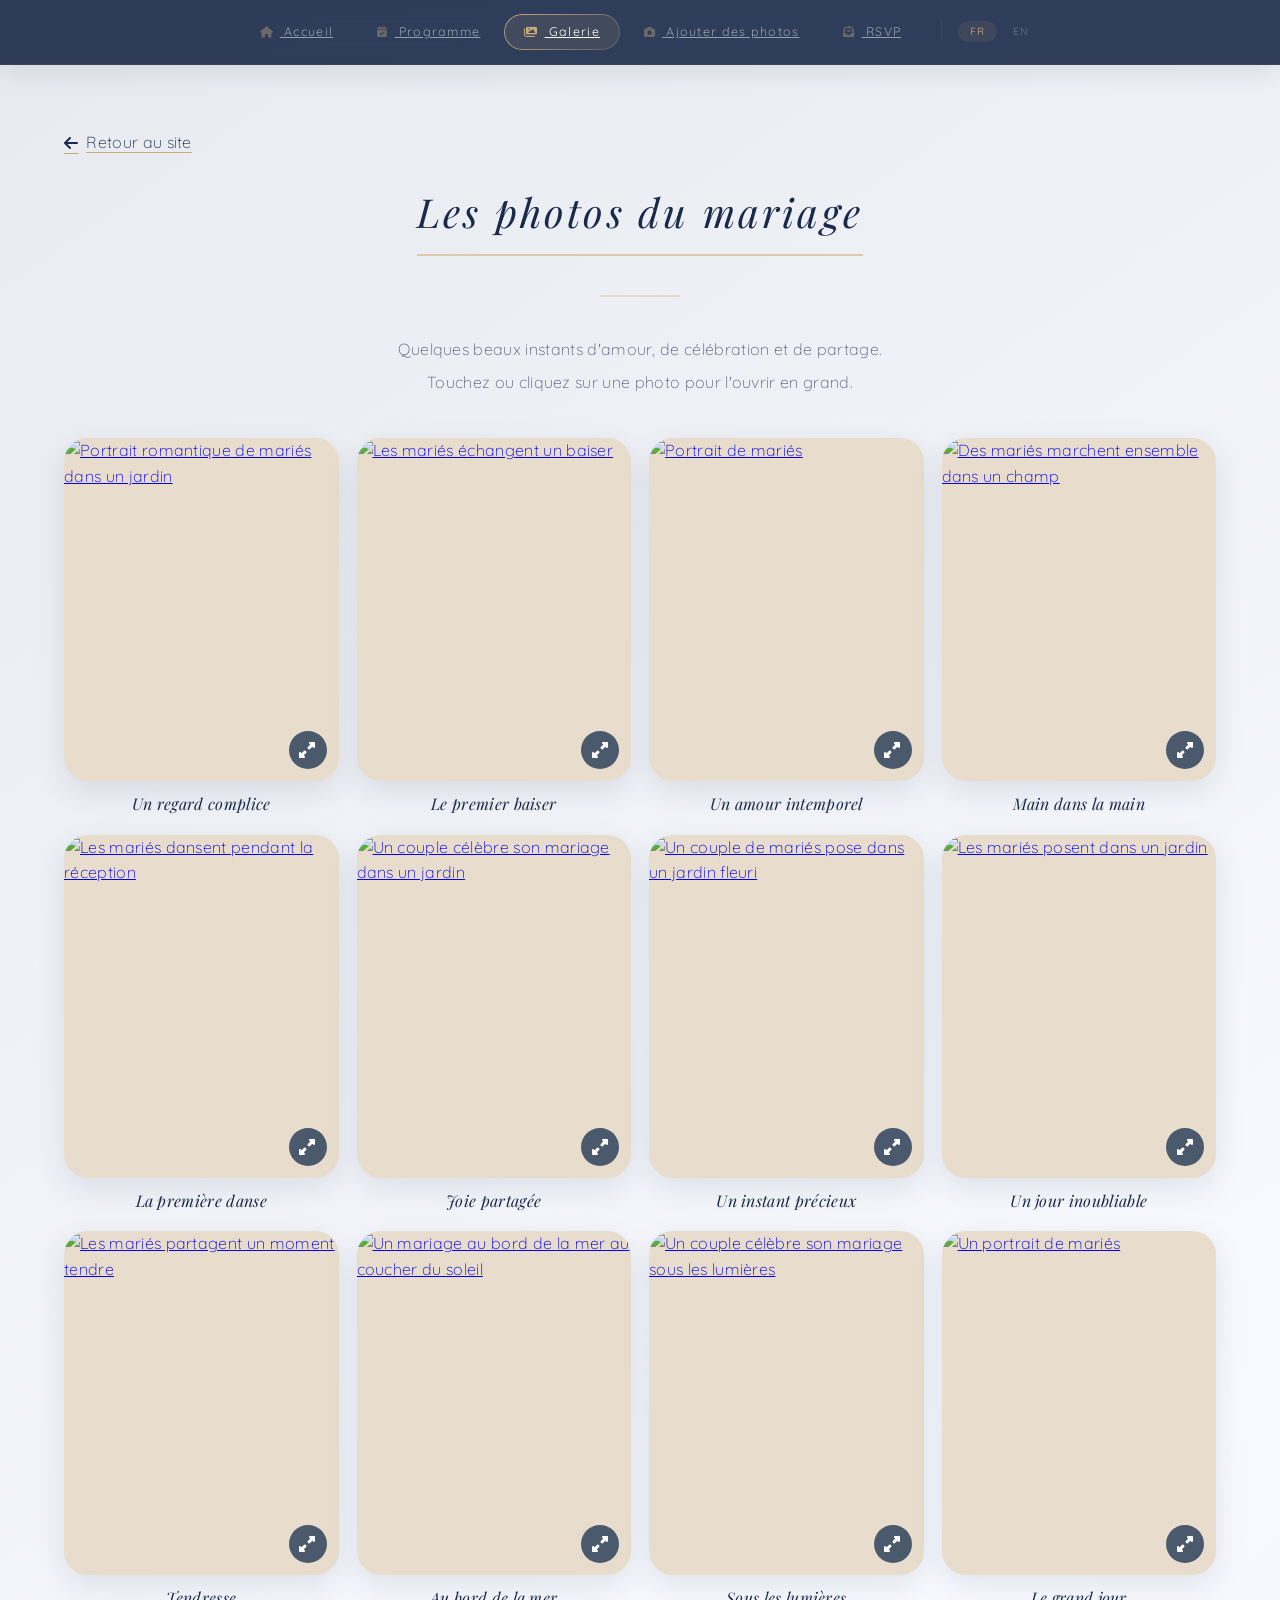
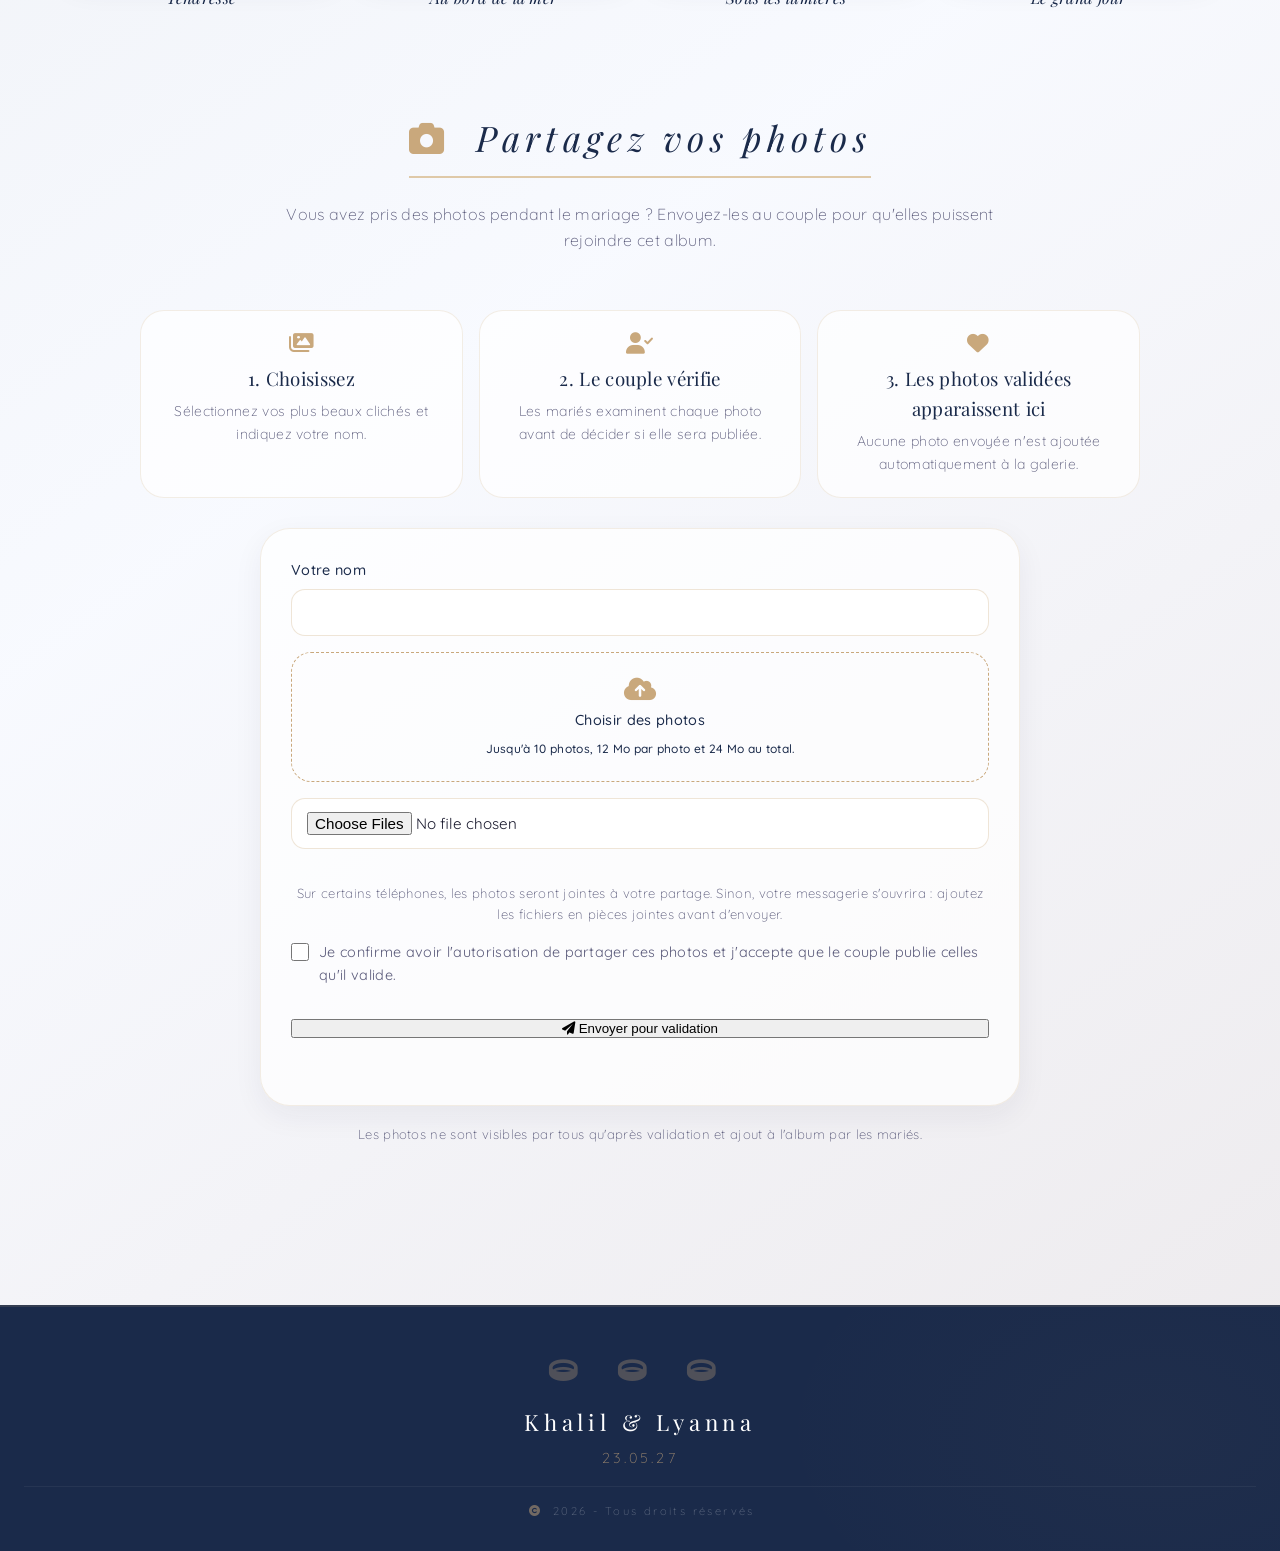
==== galerie.html @ 7d619788 "Improve responsive layout and add wedding gallery page" ====
<!DOCTYPE html>
<html lang="fr">
<head>
    <meta charset="UTF-8">
    <meta name="viewport" content="width=device-width, initial-scale=1.0">
    <meta name="theme-color" content="#1a2a4a">
    <title>Galerie de mariage | Khalil &amp; Lyanna</title>
    <link rel="preconnect" href="https://fonts.googleapis.com">
    <link rel="preconnect" href="https://fonts.gstatic.com" crossorigin>
    <link href="https://fonts.googleapis.com/css2?family=Playfair+Display:ital,wght@0,400;0,600;1,400&family=Quicksand:wght@300;400;500&display=swap" rel="stylesheet">
    <link rel="stylesheet" href="https://cdnjs.cloudflare.com/ajax/libs/font-awesome/6.0.0-beta3/css/all.min.css">
    <link rel="stylesheet" href="wedding.css">
</head>
<body class="gallery-page">
    <nav class="navbar" aria-label="Navigation principale">
        <button class="menu-toggle" id="menuToggle" type="button" aria-expanded="false" aria-controls="navLinks" aria-label="Ouvrir le menu"><i class="fas fa-bars" aria-hidden="true"></i></button>
        <div class="nav-links" id="navLinks">
            <a href="index.html#hero" class="nav-btn"><i class="fas fa-home"></i> <span data-i18n="nav-home">Accueil</span></a>
            <a href="index.html#agenda" class="nav-btn"><i class="fas fa-calendar-check"></i> <span data-i18n="nav-schedule">Programme</span></a>
            <a href="#photos" class="nav-btn active"><i class="fas fa-images"></i> <span data-i18n="nav-gallery">Galerie</span></a>
            <a href="#add-photos" class="nav-btn"><i class="fas fa-camera"></i> <span data-i18n="nav-contribute">Ajouter des photos</span></a>
            <a href="index.html#rsvp" class="nav-btn"><i class="fas fa-envelope-open-text"></i> RSVP</a>
        </div>
        <div class="lang-switch">
            <button class="active" data-lang="fr" id="langFr" type="button">FR</button>
            <button data-lang="en" id="langEn" type="button">EN</button>
        </div>
    </nav>

    <main class="gallery-page-main" id="photos">
        <div class="container">
            <a class="gallery-back-link" href="index.html"><i class="fas fa-arrow-left" aria-hidden="true"></i> <span data-i18n="back-home">Retour au site</span></a>
            <div class="section-title">
                <h1 data-i18n="page-title">Les photos du mariage</h1>
                <div class="gold-divider"></div>
            </div>
            <div class="gallery-page-intro">
                <p data-i18n="page-intro">Quelques beaux instants d'amour, de c&eacute;l&eacute;bration et de partage.</p>
                <p data-i18n="page-open-help">Touchez ou cliquez sur une photo pour l'ouvrir en grand.</p>
            </div>

            <div class="all-photos-grid">
                <figure class="all-photo-card"><a class="all-photo-link" href="https://images.unsplash.com/photo-1664645573886-7eb81dbcf7e5?auto=format&amp;fit=crop&amp;w=2000&amp;q=85"><img src="https://images.unsplash.com/photo-1664645573886-7eb81dbcf7e5?auto=format&amp;fit=crop&amp;w=900&amp;q=80" alt="Portrait romantique de mari&eacute;s dans un jardin" loading="lazy" decoding="async"><span class="all-photo-hint"><i class="fas fa-expand-alt" aria-hidden="true"></i></span></a><figcaption data-i18n="caption-1">Un regard complice</figcaption></figure>
                <figure class="all-photo-card"><a class="all-photo-link" href="https://images.unsplash.com/photo-1719499683843-721331f2495f?auto=format&amp;fit=crop&amp;w=2000&amp;q=85"><img src="https://images.unsplash.com/photo-1719499683843-721331f2495f?auto=format&amp;fit=crop&amp;w=900&amp;q=80" alt="Les mari&eacute;s &eacute;changent un baiser" loading="lazy" decoding="async"><span class="all-photo-hint"><i class="fas fa-expand-alt" aria-hidden="true"></i></span></a><figcaption data-i18n="caption-2">Le premier baiser</figcaption></figure>
                <figure class="all-photo-card"><a class="all-photo-link" href="https://images.unsplash.com/photo-1739526169460-198129c6105b?auto=format&amp;fit=crop&amp;w=2000&amp;q=85"><img src="https://images.unsplash.com/photo-1739526169460-198129c6105b?auto=format&amp;fit=crop&amp;w=900&amp;q=80" alt="Portrait de mari&eacute;s" loading="lazy" decoding="async"><span class="all-photo-hint"><i class="fas fa-expand-alt" aria-hidden="true"></i></span></a><figcaption data-i18n="caption-3">Un amour intemporel</figcaption></figure>
                <figure class="all-photo-card"><a class="all-photo-link" href="https://images.unsplash.com/photo-1606216794074-735e91aa2c92?auto=format&amp;fit=crop&amp;w=2000&amp;q=85"><img src="https://images.unsplash.com/photo-1606216794074-735e91aa2c92?auto=format&amp;fit=crop&amp;w=900&amp;q=80" alt="Des mari&eacute;s marchent ensemble dans un champ" loading="lazy" decoding="async"><span class="all-photo-hint"><i class="fas fa-expand-alt" aria-hidden="true"></i></span></a><figcaption data-i18n="caption-4">Main dans la main</figcaption></figure>
                <figure class="all-photo-card"><a class="all-photo-link" href="https://images.unsplash.com/photo-1660528682209-cf7d403c2613?auto=format&amp;fit=crop&amp;w=2000&amp;q=85"><img src="https://images.unsplash.com/photo-1660528682209-cf7d403c2613?auto=format&amp;fit=crop&amp;w=900&amp;q=80" alt="Les mari&eacute;s dansent pendant la r&eacute;ception" loading="lazy" decoding="async"><span class="all-photo-hint"><i class="fas fa-expand-alt" aria-hidden="true"></i></span></a><figcaption data-i18n="caption-5">La premi&egrave;re danse</figcaption></figure>
                <figure class="all-photo-card"><a class="all-photo-link" href="https://images.unsplash.com/photo-1664645833817-7581189209a2?auto=format&amp;fit=crop&amp;w=2000&amp;q=85"><img src="https://images.unsplash.com/photo-1664645833817-7581189209a2?auto=format&amp;fit=crop&amp;w=900&amp;q=80" alt="Un couple c&eacute;l&egrave;bre son mariage dans un jardin" loading="lazy" decoding="async"><span class="all-photo-hint"><i class="fas fa-expand-alt" aria-hidden="true"></i></span></a><figcaption data-i18n="caption-6">Joie partag&eacute;e</figcaption></figure>
                <figure class="all-photo-card"><a class="all-photo-link" href="https://images.unsplash.com/photo-1551963474-cc9e699de3b4?auto=format&amp;fit=crop&amp;w=2000&amp;q=85"><img src="https://images.unsplash.com/photo-1551963474-cc9e699de3b4?auto=format&amp;fit=crop&amp;w=900&amp;q=80" alt="Un couple de mari&eacute;s pose dans un jardin fleuri" loading="lazy" decoding="async"><span class="all-photo-hint"><i class="fas fa-expand-alt" aria-hidden="true"></i></span></a><figcaption data-i18n="caption-7">Un instant pr&eacute;cieux</figcaption></figure>
                <figure class="all-photo-card"><a class="all-photo-link" href="https://images.unsplash.com/photo-1780291455505-5e42a4c6295d?auto=format&amp;fit=crop&amp;w=2000&amp;q=85"><img src="https://images.unsplash.com/photo-1780291455505-5e42a4c6295d?auto=format&amp;fit=crop&amp;w=900&amp;q=80" alt="Les mari&eacute;s posent dans un jardin" loading="lazy" decoding="async"><span class="all-photo-hint"><i class="fas fa-expand-alt" aria-hidden="true"></i></span></a><figcaption data-i18n="caption-8">Un jour inoubliable</figcaption></figure>
                <figure class="all-photo-card"><a class="all-photo-link" href="https://images.unsplash.com/photo-1708127852170-ef3dab2b2d10?auto=format&amp;fit=crop&amp;w=2000&amp;q=85"><img src="https://images.unsplash.com/photo-1708127852170-ef3dab2b2d10?auto=format&amp;fit=crop&amp;w=900&amp;q=80" alt="Les mari&eacute;s partagent un moment tendre" loading="lazy" decoding="async"><span class="all-photo-hint"><i class="fas fa-expand-alt" aria-hidden="true"></i></span></a><figcaption data-i18n="caption-9">Tendresse</figcaption></figure>
                <figure class="all-photo-card"><a class="all-photo-link" href="https://images.unsplash.com/photo-1768611264108-d495d9bb1f8d?auto=format&amp;fit=crop&amp;w=2000&amp;q=85"><img src="https://images.unsplash.com/photo-1768611264108-d495d9bb1f8d?auto=format&amp;fit=crop&amp;w=900&amp;q=80" alt="Un mariage au bord de la mer au coucher du soleil" loading="lazy" decoding="async"><span class="all-photo-hint"><i class="fas fa-expand-alt" aria-hidden="true"></i></span></a><figcaption data-i18n="caption-10">Au bord de la mer</figcaption></figure>
                <figure class="all-photo-card"><a class="all-photo-link" href="https://images.unsplash.com/photo-1780291260492-adc9022bb738?auto=format&amp;fit=crop&amp;w=2000&amp;q=85"><img src="https://images.unsplash.com/photo-1780291260492-adc9022bb738?auto=format&amp;fit=crop&amp;w=900&amp;q=80" alt="Un couple c&eacute;l&egrave;bre son mariage sous les lumi&egrave;res" loading="lazy" decoding="async"><span class="all-photo-hint"><i class="fas fa-expand-alt" aria-hidden="true"></i></span></a><figcaption data-i18n="caption-11">Sous les lumi&egrave;res</figcaption></figure>
                <figure class="all-photo-card"><a class="all-photo-link" href="https://images.unsplash.com/photo-1707193393509-19e598406229?auto=format&amp;fit=crop&amp;w=2000&amp;q=85"><img src="https://images.unsplash.com/photo-1707193393509-19e598406229?auto=format&amp;fit=crop&amp;w=900&amp;q=80" alt="Un portrait de mari&eacute;s" loading="lazy" decoding="async"><span class="all-photo-hint"><i class="fas fa-expand-alt" aria-hidden="true"></i></span></a><figcaption data-i18n="caption-12">Le grand jour</figcaption></figure>
            </div>

            <section class="photo-contribution" id="add-photos">
                <div class="section-title">
                    <h2 data-i18n="contribute-title"><i class="fas fa-camera" style="color: var(--gold); margin-right: 12px;"></i> Partagez vos photos</h2>
                    <p class="gallery-page-intro" data-i18n="contribute-intro">Vous avez pris des photos pendant le mariage ? Envoyez-les au couple pour qu'elles puissent rejoindre cet album.</p>
                </div>
                <div class="photo-workflow">
                    <article><i class="fas fa-images" aria-hidden="true"></i><h3 data-i18n="step-one-title">1. Choisissez</h3><p data-i18n="step-one-text">S&eacute;lectionnez vos plus beaux clich&eacute;s et indiquez votre nom.</p></article>
                    <article><i class="fas fa-user-check" aria-hidden="true"></i><h3 data-i18n="step-two-title">2. Le couple v&eacute;rifie</h3><p data-i18n="step-two-text">Les mari&eacute;s examinent chaque photo avant de d&eacute;cider si elle sera publi&eacute;e.</p></article>
                    <article><i class="fas fa-heart" aria-hidden="true"></i><h3 data-i18n="step-three-title">3. Les photos valid&eacute;es apparaissent ici</h3><p data-i18n="step-three-text">Aucune photo envoy&eacute;e n'est ajout&eacute;e automatiquement &agrave; la galerie.</p></article>
                </div>
                <div class="photo-upload-box">
                    <form class="photo-upload-form" id="photoUploadForm">
                        <label for="guestName"><span data-i18n="guest-name-label">Votre nom</span><input id="guestName" name="guestName" type="text" autocomplete="name" required></label>
                        <label class="photo-drop-label" for="photoFiles"><i class="fas fa-cloud-upload-alt" aria-hidden="true"></i><span data-i18n="choose-photos">Choisir des photos</span><small data-i18n="file-limit">Jusqu'&agrave; 10 photos, 12 Mo par photo et 24 Mo au total.</small></label>
                        <input id="photoFiles" name="photos" type="file" accept="image/jpeg,image/png,image/webp" multiple required aria-describedby="file-limit-text">
                        <span id="file-limit-text" class="template-note" data-i18n="share-instructions">Sur certains t&eacute;l&eacute;phones, les photos seront jointes &agrave; votre partage. Sinon, votre messagerie s'ouvrira : ajoutez les fichiers en pi&egrave;ces jointes avant d'envoyer.</span>
                        <label class="photo-consent" for="photoConsent"><input id="photoConsent" name="consent" type="checkbox" required><span data-i18n="photo-consent">Je confirme avoir l'autorisation de partager ces photos et j'accepte que le couple publie celles qu'il valide.</span></label>
                        <div class="photo-previews" id="photoPreviews" aria-live="polite"></div>
                        <button class="btn" type="submit" data-i18n="send-photos"><i class="fas fa-paper-plane"></i> Envoyer pour validation</button>
                        <p class="photo-upload-status" id="photoUploadStatus" role="status" aria-live="polite"></p>
                    </form>
                </div>
                <p class="template-note" data-i18n="review-reminder">Les photos ne sont visibles par tous qu'apr&egrave;s validation et ajout &agrave; l'album par les mari&eacute;s.</p>
            </section>
        </div>
    </main>

    <dialog class="photo-dialog" id="photoDialog" aria-label="Agrandissement de la photo">
        <button class="photo-dialog-close" type="button" aria-label="Fermer la photo"><i class="fas fa-times" aria-hidden="true"></i></button>
        <figure><img id="dialogImage" src="" alt=""><figcaption id="dialogCaption"></figcaption></figure>
    </dialog>

    <footer class="footer">
        <div class="footer-content"><div class="footer-ring"><i class="fas fa-ring"></i> <i class="fas fa-ring"></i> <i class="fas fa-ring"></i></div><div class="footer-names">Khalil &amp; Lyanna</div><div class="footer-date">23.05.27</div><div class="footer-copy" data-i18n="footer-copy"><i class="fas fa-copyright"></i> 2026 - Tous droits r&eacute;serv&eacute;s</div></div>
    </footer>

    <script>
        const menuToggle = document.getElementById('menuToggle');
        const navLinks = document.getElementById('navLinks');
        menuToggle.addEventListener('click', function() {
            const open = navLinks.classList.toggle('open');
            menuToggle.setAttribute('aria-expanded', String(open));
            menuToggle.setAttribute('aria-label', open ? 'Fermer le menu' : 'Ouvrir le menu');
        });
        navLinks.addEventListener('click', function(event) {
            if (event.target.closest('.nav-btn')) {
                navLinks.classList.remove('open');
                menuToggle.setAttribute('aria-expanded', 'false');
            }
        });

        const photoDialog = document.getElementById('photoDialog');
        const dialogImage = document.getElementById('dialogImage');
        const dialogCaption = document.getElementById('dialogCaption');
        document.querySelectorAll('.all-photo-link').forEach(link => {
            link.addEventListener('click', function(event) {
                if (!photoDialog.showModal) return;
                event.preventDefault();
                const image = link.querySelector('img');
                dialogImage.src = link.href;
                dialogImage.alt = image.alt;
                dialogCaption.textContent = link.closest('figure').querySelector('figcaption').textContent;
                photoDialog.showModal();
            });
        });
        photoDialog.querySelector('.photo-dialog-close').addEventListener('click', () => photoDialog.close());
        photoDialog.addEventListener('click', event => { if (event.target === photoDialog) photoDialog.close(); });

        const photoForm = document.getElementById('photoUploadForm');
        const photoInput = document.getElementById('photoFiles');
        const previewGrid = document.getElementById('photoPreviews');
        const photoStatus = document.getElementById('photoUploadStatus');
        const maxPhotos = 10;
        const maxFileSize = 12 * 1024 * 1024;
        const maxTotalSize = 24 * 1024 * 1024;
        let previewUrls = [];
        photoInput.addEventListener('change', function() {
            previewUrls.forEach(URL.revokeObjectURL);
            previewUrls = [];
            previewGrid.replaceChildren();
            const files = Array.from(photoInput.files || []);
            if (files.length > maxPhotos) {
                photoStatus.textContent = 'Selectionnez 10 photos maximum.';
                photoInput.value = '';
                return;
            }
            const invalid = files.find(file => !['image/jpeg','image/png','image/webp'].includes(file.type) || file.size > maxFileSize);
            if (files.reduce((total, file) => total + file.size, 0) > maxTotalSize) {
                photoStatus.textContent = 'La taille totale des photos ne doit pas depasser 24 Mo.';
                photoInput.value = '';
                return;
            }
            if (invalid) {
                photoStatus.textContent = 'Chaque fichier doit etre une image JPG, PNG ou WEBP de 12 Mo maximum.';
                photoInput.value = '';
                return;
            }
            files.forEach(file => {
                const url = URL.createObjectURL(file);
                previewUrls.push(url);
                const image = document.createElement('img');
                image.src = url;
                image.alt = file.name;
                previewGrid.appendChild(image);
            });
            photoStatus.textContent = files.length ? files.length + ' photo(s) prete(s) a envoyer.' : '';
        });
        photoForm.addEventListener('submit', async function(event) {
            event.preventDefault();
            const files = Array.from(photoInput.files || []);
            if (!files.length) return;
            const guestName = document.getElementById('guestName').value.trim();
            const intro = 'Photos du mariage envoyees par ' + guestName + '. Merci de les examiner avant toute publication.';
            if (navigator.share && navigator.canShare && navigator.canShare({ files })) {
                try {
                    await navigator.share({ title: 'Photos du mariage', text: intro, files });
                    photoStatus.textContent = 'Votre partage est ouvert. Envoyez les photos au couple pour validation.';
                    return;
                } catch (error) {
                    if (error.name === 'AbortError') {
                        photoStatus.textContent = 'Le partage a ete annule. Vous pouvez recommencer quand vous le souhaitez.';
                        return;
                    }
                }
            }
            const subject = encodeURIComponent('Photos du mariage - ' + guestName);
            const lineBreak = String.fromCharCode(10);
            const body = encodeURIComponent(intro + lineBreak + files.map(file => file.name).join(lineBreak) + lineBreak + lineBreak + 'Ajoutez les photos en pieces jointes avant envoi.');
            photoStatus.textContent = "Votre messagerie va s'ouvrir. Ajoutez les fichiers en pieces jointes et envoyez le message au couple pour validation.";
            window.location.href = 'mailto:khalil.lyanna@example.com?subject=' + subject + '&body=' + body;
        });

        const e = String.fromCharCode(233), eg = String.fromCharCode(232), a = String.fromCharCode(224), u = String.fromCharCode(249);
        const galleryTranslations = {
            fr: {
                'nav-home':"Accueil",'nav-schedule':"Programme",'nav-gallery':"Galerie",'nav-contribute':"Ajouter des photos",'back-home':"Retour au site",
                'page-title':"Les photos du mariage",'page-intro':"Quelques beaux instants d'amour, de partage et de c"+e+"l"+e+"bration.",'page-open-help':"Touchez ou cliquez sur une photo pour l'ouvrir en grand.",
                'caption-1':"Un regard complice",'caption-2':"Le premier baiser",'caption-3':"Un amour intemporel",'caption-4':"Main dans la main",'caption-5':"La premi"+e+"re danse",'caption-6':"Joie partag"+e+"e",'caption-7':"Un instant pr"+e+"cieux",'caption-8':"Un jour inoubliable",'caption-9':"Tendresse",'caption-10':"Au bord de la mer",'caption-11':"Sous les lumi"+e+"res",'caption-12':"Le grand jour",
                'contribute-title':"Partagez vos photos",'contribute-intro':"Vous avez pris des photos pendant le mariage ? Envoyez-les au couple pour qu'elles puissent rejoindre cet album.",
                'step-one-title':"1. Choisissez",'step-one-text':"S"+e+"lectionnez vos plus beaux clich"+e+"s et indiquez votre nom.",'step-two-title':"2. Le couple v"+e+"rifie",'step-two-text':"Les mari"+e+"s examinent chaque photo avant de d"+e+"cider si elle sera publi"+e+"e.",'step-three-title':"3. Les photos valid"+e+"es apparaissent ici",'step-three-text':"Aucune photo envoy"+e+"e n'est ajout"+e+"e automatiquement "+a+" la galerie.",
                'file-limit':"Jusqu'à 10 photos, 12 Mo par photo et 24 Mo au total.",
                'footer-copy':String.fromCharCode(169)+" 2026 - Tous droits r"+e+"serv"+e+"s"
            },
            en: {
                'nav-home':"Home",'nav-schedule':"Schedule",'nav-gallery':"Gallery",'nav-contribute':"Share photos",'back-home':"Back to the website",
                'page-title':"Wedding photos",'page-intro':"A collection of moments filled with love, celebration and joy.",'page-open-help':"Tap or click a photo to view it larger.",
                'caption-1':"A knowing glance",'caption-2':"The first kiss",'caption-3':"A timeless love",'caption-4':"Hand in hand",'caption-5':"The first dance",'caption-6':"Shared joy",'caption-7':"A precious moment",'caption-8':"An unforgettable day",'caption-9':"Tenderness",'caption-10':"By the sea",'caption-11':"Under the lights",'caption-12':"The big day",
                'contribute-title':"Share your photos",'contribute-intro':"Took photos at the wedding? Send them to the couple to be considered for this album.",
                'step-one-title':"1. Choose",'step-one-text':"Select your favorite photos and enter your name.",'step-two-title':"2. Couple review",'step-two-text':"The couple reviews every photo before deciding whether to publish it.",'step-three-title':"3. Approved photos appear here",'step-three-text':"Submitted photos are never added to the gallery automatically.",
                'guest-name-label':"Your name",'choose-photos':"Choose photos",'file-limit':"Up to 10 photos, 12 MB each and 24 MB total.",'share-instructions':"On some phones, photos can be attached in the share sheet. Otherwise, your email app opens; attach the files before sending.",'photo-consent':"I confirm that I have permission to share these photos and agree that the couple may publish the ones they approve.",'send-photos':"Send for review",'review-reminder':"Photos become visible to everyone only after the couple approves and adds them to the album.",
                'footer-copy':String.fromCharCode(169)+" 2026 - All rights reserved"
            }
        };
        function setGalleryLanguage(lang) {
            document.documentElement.lang = lang;
            document.querySelectorAll('[data-i18n]').forEach(el => {
                const value = galleryTranslations[lang][el.getAttribute('data-i18n')];
                if (value === undefined) return;
                if (el.querySelector('i')) el.innerHTML = el.querySelector('i').outerHTML + ' ' + value;
                else el.textContent = value;
            });
            document.querySelectorAll('.lang-switch button').forEach(button => button.classList.toggle('active', button.dataset.lang === lang));
        }
        document.getElementById('langFr').addEventListener('click', () => setGalleryLanguage('fr'));
        document.getElementById('langEn').addEventListener('click', () => setGalleryLanguage('en'));

    </script>
</body>
</html>
---- wedding.css ----
* {
            margin: 0;
            padding: 0;
            box-sizing: border-box;
        }

        html {
            scroll-behavior: smooth;
        }

        body {
            background-color: #f0f2f5;
            font-family: 'Quicksand', sans-serif;
            font-weight: 300;
            color: #1a1a2e;
            letter-spacing: 0.02em;
            line-height: 1.6;
            overflow-x: hidden;
        }

        :root {
            --ivory: #f5f0eb;
            --sage: #a8b5a0;
            --champagne: #e8dccc;
            --soft-blush: #f0dcd6;
            --gold: #c9a87c;
            --gold-light: #dfc9a8;
            --gold-shadow: rgba(184, 150, 110, 0.25);
            --dark-text: #1a1a2e;
            --light-text: #5a5a7a;
            --deep-gold: #b8943e;
            --luxury-blue: #1a2a4a;
            --luxury-blue-light: #2a3a6a;
            --luxury-blue-pale: #e8ecf5;
            --rose: #d4a0a0;
            --rose-light: #e8c8c8;
            --rose-glow: rgba(212, 160, 160, 0.2);
            --blue-reflect: rgba(26, 42, 74, 0.06);
            --gold-text: #c9a87c;
            --date-color: #b8943e;
            --marine-blue: #0f2847;
            --marine-blue-light: #1a3a5a;
            --marine-glow: rgba(15, 40, 71, 0.08);
        }

        .container {
            max-width: 1200px;
            margin: 0 auto;
            padding: 0 24px;
        }

        /* ----- NAVBAR ----- */
        .navbar {
            position: fixed;
            top: 0;
            left: 0;
            right: 0;
            z-index: 1000;
            padding: 14px 40px;
            background: rgba(26, 42, 74, 0.9);
            backdrop-filter: blur(16px);
            border-bottom: 1px solid rgba(201, 168, 124, 0.08);
            display: flex;
            justify-content: center;
            align-items: center;
            gap: 4px;
            flex-wrap: wrap;
            box-shadow: 0 4px 30px rgba(26, 42, 74, 0.12);
        }

        .nav-links { display: flex; justify-content: center; align-items: center; gap: 4px; flex-wrap: wrap; }
        .menu-toggle { display: none; }

        .nav-btn {
            background: transparent;
            border: none;
            padding: 8px 20px;
            border-radius: 30px;
            font-family: 'Quicksand', sans-serif;
            font-weight: 400;
            font-size: 0.78rem;
            color: rgba(255, 255, 255, 0.5);
            cursor: pointer;
            transition: all 0.35s ease;
            letter-spacing: 0.08rem;
            position: relative;
        }

        .nav-btn i {
            margin-right: 6px;
            font-size: 0.7rem;
            color: var(--gold);
            opacity: 0.4;
            transition: all 0.35s ease;
        }

        .nav-btn::before {
            content: '';
            position: absolute;
            inset: 0;
            border-radius: 30px;
            padding: 1px;
            background: linear-gradient(135deg, transparent, transparent);
            -webkit-mask: linear-gradient(#fff 0 0) content-box, linear-gradient(#fff 0 0);
            -webkit-mask-composite: xor;
            mask-composite: exclude;
            transition: all 0.5s ease;
            opacity: 0;
        }

        .nav-btn:hover {
            color: #fff;
            background: rgba(201, 168, 124, 0.08);
            transform: translateY(-1px);
        }

        .nav-btn:hover i {
            opacity: 1;
            color: var(--gold);
        }

        .nav-btn:hover::before {
            opacity: 1;
            background: linear-gradient(135deg, var(--gold), rgba(201, 168, 124, 0.3));
        }

        .nav-btn.active {
            color: #fff;
            background: rgba(201, 168, 124, 0.12);
        }

        .nav-btn.active i {
            opacity: 1;
            color: var(--gold);
        }

        .nav-btn.active::before {
            opacity: 1;
            background: linear-gradient(135deg, var(--gold), rgba(201, 168, 124, 0.2));
        }

        .lang-switch {
            display: flex;
            gap: 4px;
            align-items: center;
            margin-left: 16px;
            border-left: 1px solid rgba(255, 255, 255, 0.06);
            padding-left: 16px;
        }

        .lang-switch button {
            background: transparent;
            border: none;
            padding: 4px 12px;
            border-radius: 20px;
            font-family: 'Quicksand', sans-serif;
            font-weight: 400;
            font-size: 0.65rem;
            color: rgba(255, 255, 255, 0.3);
            cursor: pointer;
            transition: all 0.3s ease;
            letter-spacing: 0.05rem;
        }

        .lang-switch button:hover {
            color: #fff;
            background: rgba(201, 168, 124, 0.08);
        }

        .lang-switch button.active {
            color: var(--gold);
            background: rgba(201, 168, 124, 0.1);
        }

        section {
            padding: 100px 0 80px;
            position: relative;
            transition: all 0.2s ease;
        }

        h2 {
            font-family: 'Playfair Display', serif;
            font-weight: 400;
            font-size: 2.2rem;
            letter-spacing: 0.15em;
            color: var(--luxury-blue);
            margin-bottom: 2.5rem;
            text-align: center;
            border-bottom: 2px solid var(--gold-light);
            display: inline-block;
            padding-bottom: 10px;
            font-style: italic;
        }

        .section-title {
            text-align: center;
            margin-bottom: 3.5rem;
        }

        /* ----- HERO ----- */
        .hero {
            padding: 0;
            height: 100vh;
            min-height: 700px;
            display: flex;
            align-items: center;
            justify-content: center;
            position: relative;
            overflow: hidden;
            margin-top: 0;
        }

        .hero-image {
            position: absolute;
            inset: 0;
            z-index: 0;
            width: 100%;
            height: 100%;
            object-fit: cover;
            display: block;
        }

        .hero-overlay {
            position: absolute;
            inset: 0;
            background: linear-gradient(135deg, rgba(26, 42, 74, 0.35) 0%, rgba(212, 160, 160, 0.15) 100%);
            z-index: 1;
        }

        .hero-content {
            position: relative;
            z-index: 3;
            text-align: center;
            padding: 50px 60px;
            background: rgba(255, 255, 255, 0.06);
            backdrop-filter: blur(8px);
            border-radius: 60px;
            box-shadow: 0 0 60px rgba(26, 42, 74, 0.1), inset 0 0 60px rgba(212, 160, 160, 0.03);
            max-width: 850px;
            width: 90%;
            transition: box-shadow 0.4s ease;
            border: 1px solid rgba(255, 255, 255, 0.06);
        }

        .hero-content:hover {
            box-shadow: 0 0 80px rgba(201, 168, 124, 0.12), inset 0 0 80px rgba(201, 168, 124, 0.03);
        }

        .hero-content h1 {
            font-family: 'Playfair Display', serif;
            font-weight: 400;
            font-size: 5rem;
            letter-spacing: 0.2rem;
            color: #fff;
            text-shadow: 0 4px 40px rgba(0, 0, 0, 0.2);
            margin-bottom: 0.2rem;
        }

        .hero-content .sub {
            font-family: 'Playfair Display', serif;
            font-weight: 400;
            font-size: 1.6rem;
            letter-spacing: 0.3rem;
            color: var(--date-color);
            border-top: 1px solid rgba(201, 168, 124, 0.2);
            border-bottom: 1px solid rgba(201, 168, 124, 0.2);
            display: inline-block;
            padding: 4px 20px;
            margin-top: 4px;
            font-style: italic;
            text-shadow: 0 2px 20px rgba(0, 0, 0, 0.15);
        }

        /* ----- STICKY WRAPPER avec superposition des sections ----- */
        .sticky-wrapper {
            position: relative;
        }

        .sticky-wrapper .hero-sticky {
            position: sticky;
            top: 0;
            z-index: 1;
            height: 100vh;
        }

        /* Animation de superposition : chaque section se superpose à la précédente */
        .sticky-wrapper section:not(.hero) {
            position: sticky;
            top: 0;
            z-index: 2;
            background: rgba(248, 250, 255, 0.92);
            backdrop-filter: blur(6px);
            border-radius: 50px 50px 0 0;
            padding-top: 70px;
            margin-top: 0;
            min-height: 100vh;
            transform: translateY(0);
            transition: transform 0.1s ease;
            opacity: 1;
        }

        /* Effet de superposition : la section du bas glisse sur celle du haut */
        .sticky-wrapper section:not(.hero)::before {
            content: '';
            position: absolute;
            top: -30px;
            left: 0;
            right: 0;
            height: 60px;
            background: linear-gradient(to bottom, transparent, rgba(248, 250, 255, 0.92));
            pointer-events: none;
            z-index: 0;
        }

        .countdown-section,
        .agenda-section,
        .info-section,
        .faq-section,
        .rsvp-section,
        .gallery-section,
        .story-section,
        .guestbook-section {
            background: rgba(248, 250, 255, 0.92);
            backdrop-filter: blur(6px);
        }

        /* Ordre des z-index pour la superposition */
        .countdown-section { z-index: 2; }
        .agenda-section { z-index: 3; }
        .info-section { z-index: 4; }
        .gallery-section { z-index: 5; }
        .story-section { z-index: 6; }
        .faq-section { z-index: 7; }
        .rsvp-section { z-index: 8; }
        .guestbook-section { z-index: 9; }

        /* ----- SECTIONS AVEC BLEU MARIN ET REFLETS ----- */
        .countdown-section {
            background: linear-gradient(145deg, rgba(15, 40, 71, 0.04) 0%, rgba(248, 250, 255, 0.94) 100%);
            position: relative;
            overflow: hidden;
        }
        .countdown-section::before {
            content: '';
            position: absolute;
            top: -30%;
            right: -10%;
            width: 60%;
            height: 80%;
            background: radial-gradient(ellipse, rgba(15, 40, 71, 0.04) 0%, transparent 70%);
            pointer-events: none;
            z-index: 0;
        }
        .countdown-section .container {
            position: relative;
            z-index: 1;
        }

        .story-section {
            background: linear-gradient(145deg, rgba(15, 40, 71, 0.05) 0%, rgba(245, 240, 245, 0.92) 100%);
            position: relative;
            overflow: hidden;
            padding: 0;
            min-height: 100vh;
            display: flex;
            align-items: center;
            justify-content: center;
        }
        .story-section::before {
            content: '';
            position: absolute;
            bottom: -20%;
            left: -10%;
            width: 50%;
            height: 70%;
            background: radial-gradient(ellipse, rgba(15, 40, 71, 0.04) 0%, transparent 70%);
            pointer-events: none;
            z-index: 0;
        }
        .story-section .container {
            position: relative;
            z-index: 1;
            padding: 60px 24px;
            width: 100%;
        }

        .guestbook-section {
            background: linear-gradient(145deg, rgba(15, 40, 71, 0.03) 0%, rgba(240, 242, 245, 0.94) 100%);
            position: relative;
            overflow: hidden;
        }
        .guestbook-section::before {
            content: '';
            position: absolute;
            top: -20%;
            left: 20%;
            width: 40%;
            height: 60%;
            background: radial-gradient(ellipse, rgba(201, 168, 124, 0.05) 0%, transparent 70%);
            pointer-events: none;
            z-index: 0;
        }
        .guestbook-section .container {
            position: relative;
            z-index: 1;
        }

        /* ----- COUNTDOWN ----- */
        .countdown-grid {
            display: flex;
            justify-content: center;
            gap: 30px;
            flex-wrap: wrap;
        }

        .countdown-item {
            background: rgba(255, 255, 255, 0.6);
            backdrop-filter: blur(2px);
            padding: 22px 32px;
            min-width: 120px;
            border-radius: 40px;
            text-align: center;
            border: 1px solid rgba(201, 168, 124, 0.12);
            transition: all 0.25s ease;
            box-shadow: 0 4px 16px rgba(26, 42, 74, 0.04);
        }

        .countdown-item:hover {
            box-shadow: 0 0 40px rgba(201, 168, 124, 0.12);
            border-color: var(--gold);
            transform: translateY(-6px);
            background: rgba(255, 255, 255, 0.85);
        }

        .countdown-item span {
            display: block;
            font-family: 'Playfair Display', serif;
            font-size: 3.2rem;
            font-weight: 400;
            letter-spacing: 0.1rem;
            color: var(--luxury-blue);
        }

        .countdown-item small {
            font-size: 0.9rem;
            text-transform: uppercase;
            letter-spacing: 0.25rem;
            color: var(--light-text);
            font-weight: 400;
        }

        .countdown-item i {
            color: var(--gold);
            margin-right: 6px;
            font-size: 0.9rem;
        }

        /* ----- AGENDA ----- */
        .agenda-wrapper {
            display: flex;
            align-items: center;
            gap: 60px;
            max-width: 1100px;
            margin: 0 auto;
        }

        .agenda-content {
            flex: 1;
            display: flex;
            flex-direction: column;
            gap: 16px;
        }

        .agenda-item {
            display: flex;
            align-items: center;
            gap: 16px;
            padding: 16px 24px;
            background: rgba(255, 255, 255, 0.5);
            backdrop-filter: blur(2px);
            border-radius: 40px;
            border: 1px solid rgba(201, 168, 124, 0.08);
            transition: all 0.25s ease;
            box-shadow: 0 2px 8px rgba(26, 42, 74, 0.02);
        }

        .agenda-item:hover {
            box-shadow: 0 0 30px rgba(201, 168, 124, 0.08);
            border-color: var(--gold);
            background: rgba(255, 255, 255, 0.8);
            transform: translateX(4px);
        }

        .agenda-time {
            font-weight: 500;
            color: var(--luxury-blue);
            letter-spacing: 0.1rem;
            font-size: 1rem;
            display: flex;
            align-items: center;
            gap: 10px;
            min-width: 80px;
        }

        .agenda-time i {
            color: var(--gold);
            font-size: 0.9rem;
            width: 18px;
        }

        .agenda-desc {
            font-weight: 300;
            color: var(--dark-text);
            font-size: 0.95rem;
        }

        .agenda-desc i {
            margin-right: 8px;
            opacity: 0.7;
        }

        .agenda-image {
            flex: 0 0 380px;
            border-radius: 40px;
            overflow: hidden;
            border: 3px solid rgba(201, 168, 124, 0.12);
            box-shadow: 0 8px 40px rgba(26, 42, 74, 0.06);
            transition: all 0.4s ease;
            aspect-ratio: 4/5;
        }

        .agenda-image:hover {
            box-shadow: 0 0 60px rgba(201, 168, 124, 0.08);
            border-color: var(--gold);
            transform: scale(1.005);
        }

        .agenda-image img {
            width: 100%;
            height: 100%;
            object-fit: cover;
            display: block;
            transition: transform 0.6s ease;
        }

        .agenda-image:hover img {
            transform: scale(1.03);
        }

        /* ----- INFOS, FAQ ET RSVP ----- */
        .info-section, .faq-section, .rsvp-section { position: relative; overflow: hidden; }
        .info-section { background: linear-gradient(145deg, rgba(15, 40, 71, 0.04), rgba(248, 250, 255, 0.96)); }
        .faq-section { background: linear-gradient(145deg, rgba(212, 160, 160, 0.08), rgba(248, 250, 255, 0.96)); }
        .rsvp-section { background: linear-gradient(145deg, rgba(201, 168, 124, 0.1), rgba(248, 250, 255, 0.96)); }
        .info-section .container, .faq-section .container, .rsvp-section .container { position: relative; z-index: 1; }
        .info-grid { display: grid; grid-template-columns: repeat(3, minmax(0, 1fr)); gap: 18px; }
        .info-card { padding: 30px 24px; text-align: center; border-radius: 28px; background: rgba(255,255,255,.68); border: 1px solid rgba(201,168,124,.2); box-shadow: 0 8px 28px rgba(26,42,74,.05); }
        .info-card > i { color: var(--gold); font-size: 1.5rem; margin-bottom: 12px; }
        .info-card h3 { color: var(--luxury-blue); font-family: 'Playfair Display', serif; font-size: 1.2rem; font-weight: 400; margin-bottom: 8px; }
        .info-card p { color: var(--light-text); font-size: .9rem; }
        .info-card a { display: inline-block; margin-top: 12px; color: var(--luxury-blue); text-decoration-color: var(--gold); text-underline-offset: 4px; }
        .template-note { max-width: 760px; margin: 18px auto 0; color: var(--light-text); font-size: .82rem; text-align: center; }
        .faq-list { max-width: 820px; margin: 0 auto; display: grid; gap: 12px; }
        .faq-list details { padding: 18px 24px; border: 1px solid rgba(201,168,124,.2); border-radius: 22px; background: rgba(255,255,255,.68); color: var(--light-text); }
        .faq-list summary { color: var(--luxury-blue); cursor: pointer; font-weight: 500; }
        .faq-list details p { margin-top: 10px; font-size: .92rem; }
        .rsvp-form { max-width: 760px; margin: 0 auto; }
        .rsvp-fields { display: grid; grid-template-columns: repeat(2, minmax(0,1fr)); gap: 16px; }
        .form-field { display: flex; flex-direction: column; gap: 7px; color: var(--luxury-blue); font-size: .88rem; font-weight: 500; }
        .form-field-full { grid-column: 1 / -1; }
        .form-field input, .form-field select, .form-field textarea { width: 100%; padding: 13px 16px; border: 1px solid rgba(201,168,124,.25); border-radius: 14px; background: rgba(255,255,255,.88); color: var(--dark-text); font: 400 .95rem 'Quicksand', sans-serif; }
        .form-field textarea { min-height: 90px; resize: vertical; }
        .form-field input:focus, .form-field select:focus, .form-field textarea:focus { outline: 2px solid var(--gold-light); outline-offset: 2px; }
        .rsvp-submit { margin-top: 20px; }
        .form-note { margin-top: 16px; color: var(--light-text); font-size: .82rem; line-height: 1.6; }
        .form-status { margin-top: 14px; color: var(--luxury-blue); font-size: .9rem; }
        @media (max-width: 700px) { .info-grid { grid-template-columns: 1fr; } }
        @media (max-width: 540px) { .rsvp-fields { grid-template-columns: 1fr; } .form-field-full { grid-column: auto; } }

        /* ----- GALERIE ----- */
        .gallery-section {
            position: relative;
            overflow: hidden;
            background: linear-gradient(145deg, rgba(201, 168, 124, 0.08), rgba(248, 250, 255, 0.96) 55%, rgba(212, 160, 160, 0.08));
        }
        .gallery-section .container { position: relative; z-index: 1; }
        .gallery-grid { display: grid; grid-template-columns: repeat(4, minmax(0, 1fr)); gap: 18px; }
        .gallery-card {
            position: relative; min-width: 0; aspect-ratio: 4 / 5; overflow: hidden;
            border: 1px solid rgba(201, 168, 124, 0.28); border-radius: 28px;
            background: var(--champagne); box-shadow: 0 12px 34px rgba(26, 42, 74, 0.1);
        }
        .gallery-photo-link { display: block; width: 100%; height: 100%; }
        .gallery-card img { display: block; width: 100%; height: 100%; object-fit: cover; transition: transform 0.65s ease; }
        .gallery-photo-link:focus-visible { outline: 3px solid var(--gold); outline-offset: 3px; }
        .gallery-card::after {
            content: ''; position: absolute; inset: 35% 0 0;
            background: linear-gradient(transparent, rgba(15, 40, 71, 0.74)); pointer-events: none;
        }
        .gallery-card figcaption {
            position: absolute; z-index: 1; right: 18px; bottom: 18px; left: 18px; color: #fff;
            font-family: 'Playfair Display', serif; font-size: 1.08rem; font-style: italic;
            text-shadow: 0 2px 10px rgba(0, 0, 0, 0.25);
        }
        .gallery-card:hover img { transform: scale(1.06); }
        @media (max-width: 900px) { .gallery-grid { grid-template-columns: repeat(2, minmax(0, 1fr)); } }
        @media (max-width: 480px) {
            .gallery-grid { gap: 12px; }
            .gallery-card { border-radius: 20px; }
            .gallery-card figcaption { right: 12px; bottom: 12px; left: 12px; font-size: 0.9rem; }
        }

        /* ----- STORY - photo en fond, texte par-dessus ----- */
        .story-section {
            background: none;
            position: relative;
        }

        .story-bg {
            position: absolute;
            inset: 0;
            z-index: 0;
            width: 100%;
            height: 100%;
            object-fit: cover;
            display: block;
        }

        .story-overlay {
            position: absolute;
            inset: 0;
            z-index: 1;
            background: linear-gradient(135deg, rgba(26, 42, 74, 0.5) 0%, rgba(26, 42, 74, 0.2) 50%, rgba(212, 160, 160, 0.15) 100%);
        }

        .story-section .container {
            position: relative;
            z-index: 2;
            display: flex;
            flex-direction: column;
            align-items: center;
            justify-content: center;
            min-height: 100vh;
            padding: 80px 24px;
        }

        .story-section .section-title h2 {
            color: #fff;
            border-bottom-color: rgba(201, 168, 124, 0.4);
            text-shadow: 0 2px 20px rgba(0, 0, 0, 0.2);
        }

        .story-section .section-title h2 i {
            color: var(--gold) !important;
        }

        .story-card-overlay {
            max-width: 800px;
            margin: 0 auto;
            background: rgba(255, 255, 255, 0.12);
            backdrop-filter: blur(12px);
            padding: 50px 60px;
            border-radius: 60px;
            border: 1px solid rgba(255, 255, 255, 0.08);
            box-shadow: 0 8px 40px rgba(0, 0, 0, 0.15);
            text-align: center;
            transition: all 0.4s ease;
        }

        .story-card-overlay:hover {
            background: rgba(255, 255, 255, 0.18);
            box-shadow: 0 0 60px rgba(201, 168, 124, 0.08);
            border-color: rgba(201, 168, 124, 0.2);
        }

        .story-card-overlay p {
            font-family: 'Playfair Display', serif;
            font-size: 1.4rem;
            font-weight: 400;
            line-height: 2;
            color: #fff;
            font-style: italic;
            text-shadow: 0 2px 20px rgba(0, 0, 0, 0.15);
        }

        .story-card-overlay .ring-icon-big {
            text-align: center;
            font-size: 2.2rem;
            color: var(--gold);
            margin-top: 20px;
            opacity: 0.6;
            letter-spacing: 14px;
        }

        /* ----- GUESTBOOK ----- */
        .guestbook-container {
            max-width: 760px;
            margin: 0 auto;
            background: rgba(255, 255, 255, 0.6);
            backdrop-filter: blur(2px);
            padding: 44px 40px;
            border-radius: 60px;
            border: 1px solid rgba(201, 168, 124, 0.08);
            transition: all 0.3s ease;
        }

        .guestbook-container:hover {
            box-shadow: 0 0 60px rgba(201, 168, 124, 0.08);
            border-color: var(--gold);
        }

        .guestbook-container textarea {
            width: 100%;
            border: 1px solid rgba(201, 168, 124, 0.12);
            border-radius: 40px;
            padding: 20px 26px;
            font-family: 'Quicksand', sans-serif;
            font-weight: 300;
            font-size: 1rem;
            resize: vertical;
            background: rgba(255, 255, 255, 0.8);
            color: var(--dark-text);
            transition: border 0.2s, box-shadow 0.2s;
            min-height: 120px;
        }

        .guestbook-container textarea:focus {
            outline: none;
            border-color: var(--gold);
            box-shadow: 0 0 30px rgba(201, 168, 124, 0.06);
        }

        .guestbook-container .btn {
            background: transparent;
            border: 1px solid var(--gold);
            padding: 12px 40px;
            border-radius: 60px;
            font-family: 'Quicksand', sans-serif;
            font-weight: 400;
            letter-spacing: 0.2rem;
            color: var(--luxury-blue);
            margin-top: 20px;
            cursor: pointer;
            transition: all 0.25s ease;
            font-size: 0.9rem;
            background: rgba(255, 255, 255, 0.3);
            display: inline-flex;
            align-items: center;
            gap: 10px;
        }

        .guestbook-container .btn i {
            color: var(--gold);
        }

        .guestbook-container .btn:hover {
            background: var(--gold);
            color: #fff;
            box-shadow: 0 0 50px rgba(201, 168, 124, 0.12);
            border-color: var(--gold);
        }
        .guestbook-container .btn:hover i {
            color: #fff;
        }

        .message-confirm {
            display: none;
            text-align: center;
            margin-top: 20px;
            padding: 12px;
            background: rgba(201, 168, 124, 0.06);
            border-radius: 60px;
            color: var(--luxury-blue);
            font-weight: 400;
        }
        .message-confirm.show {
            display: block;
        }

        .gold-divider {
            width: 80px;
            height: 2px;
            background: var(--gold);
            margin: 20px auto;
            opacity: 0.3;
        }

        /* ----- FOOTER avec copyright ----- */
        .footer {
            background: var(--luxury-blue);
            padding: 40px 24px 30px;
            text-align: center;
            border-top: 2px solid rgba(201, 168, 124, 0.15);
            position: relative;
            overflow: hidden;
            z-index: 10;
        }

        .footer::before {
            content: '';
            position: absolute;
            top: -50%;
            right: -20%;
            width: 60%;
            height: 200%;
            background: radial-gradient(ellipse, rgba(201, 168, 124, 0.03) 0%, transparent 70%);
            pointer-events: none;
        }

        .footer-content {
            position: relative;
            z-index: 1;
        }

        .footer .footer-ring {
            font-size: 1.8rem;
            color: var(--gold);
            opacity: 0.3;
            letter-spacing: 16px;
            margin-bottom: 12px;
        }

        .footer .footer-names {
            font-family: 'Playfair Display', serif;
            font-size: 1.4rem;
            font-weight: 400;
            color: #fff;
            letter-spacing: 0.3rem;
            margin-bottom: 6px;
        }

        .footer .footer-date {
            color: var(--gold);
            font-size: 0.9rem;
            letter-spacing: 0.2rem;
            margin-bottom: 16px;
            opacity: 0.7;
        }

        .footer .footer-copy {
            color: rgba(255, 255, 255, 0.3);
            font-size: 0.7rem;
            letter-spacing: 0.15rem;
            border-top: 1px solid rgba(255, 255, 255, 0.05);
            padding-top: 16px;
            margin-top: 8px;
        }

        .footer .footer-copy i {
            color: var(--gold);
            margin: 0 4px;
            opacity: 0.5;
        }

        /* Responsive */
        @media (max-width: 968px) {
            .agenda-wrapper {
                flex-direction: column;
                gap: 30px;
            }
            .agenda-image {
                flex: 0 0 auto;
                width: 100%;
                max-width: 500px;
                aspect-ratio: 4/3;
            }
            .agenda-content {
                width: 100%;
            }
        }

        @media (max-width: 768px) {
            .navbar {
                padding: 10px 16px;
                gap: 2px;
            }
            .nav-btn {
                padding: 6px 14px;
                font-size: 0.65rem;
            }
            .nav-btn i {
                margin-right: 4px;
                font-size: 0.6rem;
            }
            .lang-switch {
                margin-left: 8px;
                padding-left: 8px;
            }
            .lang-switch button {
                padding: 3px 8px;
                font-size: 0.55rem;
            }
            .hero-content h1 {
                font-size: 3.2rem;
            }
            .hero-content .sub {
                font-size: 1.2rem;
            }
            .hero-content {
                padding: 30px 20px;
            }
            .countdown-item {
                min-width: 80px;
                padding: 16px 16px;
            }
            .countdown-item span {
                font-size: 2.4rem;
            }
            .story-card-overlay {
                padding: 30px 24px;
            }
            .story-card-overlay p {
                font-size: 1.1rem;
            }
            .guestbook-container {
                padding: 28px 18px;
            }
            section {
                padding: 80px 0 60px;
            }
            .sticky-wrapper section:not(.hero) {
                padding-top: 50px;
                border-radius: 30px 30px 0 0;
            }
            .agenda-item {
                padding: 14px 18px;
                flex-wrap: wrap;
            }
            .agenda-time {
                min-width: 70px;
                font-size: 0.9rem;
            }
            .agenda-desc {
                font-size: 0.85rem;
            }
            .agenda-image {
                max-width: 100%;
                aspect-ratio: 4/3;
            }
            .footer .footer-names {
                font-size: 1.1rem;
            }
            .story-section .container {
                min-height: 70vh;
                padding: 60px 16px;
            }
        }

        @media (max-width: 480px) {
            .hero-content h1 {
                font-size: 2.4rem;
            }
            .hero-content .sub {
                font-size: 1rem;
                letter-spacing: 0.2rem;
            }
            .countdown-item {
                min-width: 65px;
                padding: 12px 10px;
            }
            .countdown-item span {
                font-size: 1.8rem;
            }
            .countdown-item small {
                font-size: 0.65rem;
                letter-spacing: 0.1rem;
            }
            .countdown-grid {
                gap: 12px;
            }
            .nav-btn {
                padding: 4px 8px;
                font-size: 0.55rem;
            }
            .navbar {
                gap: 2px;
                padding: 8px 6px;
            }
            .agenda-item {
                padding: 12px 14px;
                border-radius: 30px;
            }
            .agenda-time {
                font-size: 0.8rem;
                min-width: 60px;
            }
            .agenda-desc {
                font-size: 0.8rem;
            }
            .agenda-image {
                aspect-ratio: 4/3;
            }
            .story-card-overlay {
                padding: 24px 16px;
            }
            .story-card-overlay p {
                font-size: 1rem;
            }
            .footer .footer-names {
                font-size: 0.95rem;
            }
            .footer .footer-copy {
                font-size: 0.6rem;
            }
            .story-section .container {
                min-height: 60vh;
                padding: 40px 12px;
            }
        }

        .agenda-item:nth-child(odd) {
            background: rgba(201, 168, 124, 0.03);
        }
        .countdown-item:nth-child(2) {
            background: rgba(201, 168, 124, 0.03);
        }
        .guestbook-container {
            background: rgba(255, 255, 255, 0.6);
        }
        .hero-content {
            background: rgba(255, 255, 255, 0.04);
        }


/* Responsive styles shared with galerie.html */
.gallery-cta { margin-top: 30px; text-align: center; }
.all-photos-grid { display: grid; grid-template-columns: repeat(4, minmax(0, 1fr)); gap: 18px; }
.all-photo-card { min-width: 0; }
.all-photo-link { display: block; position: relative; overflow: hidden; border-radius: 24px; aspect-ratio: 4 / 5; background: var(--champagne); box-shadow: 0 10px 30px rgba(26,42,74,.1); }
.all-photo-link img { width: 100%; height: 100%; display: block; object-fit: cover; transition: transform .5s ease; }
.all-photo-link:hover img, .all-photo-link:focus-visible img { transform: scale(1.045); }
.all-photo-link:focus-visible { outline: 3px solid var(--gold); outline-offset: 3px; }
.all-photo-hint { position: absolute; right: 12px; bottom: 12px; width: 38px; height: 38px; display: grid; place-items: center; color: #fff; border-radius: 50%; background: rgba(15,40,71,.72); }
.all-photo-card figcaption { padding: 10px 4px 0; color: var(--luxury-blue); font-family: 'Playfair Display', serif; font-style: italic; text-align: center; }
.photo-workflow { display: grid; grid-template-columns: repeat(3, minmax(0, 1fr)); gap: 16px; margin: 30px auto; max-width: 1000px; }
.photo-workflow article { padding: 22px; text-align: center; border-radius: 24px; background: rgba(255,255,255,.68); border: 1px solid rgba(201,168,124,.2); }
.photo-workflow i { display: block; margin-bottom: 10px; color: var(--gold); font-size: 1.35rem; }
.photo-workflow h3 { margin-bottom: 6px; color: var(--luxury-blue); font-family: 'Playfair Display', serif; font-weight: 400; }
.photo-workflow p { color: var(--light-text); font-size: .88rem; }
.photo-upload-box { max-width: 760px; margin: 0 auto; padding: 30px; border: 1px solid rgba(201,168,124,.2); border-radius: 30px; background: rgba(255,255,255,.72); box-shadow: 0 10px 30px rgba(26,42,74,.06); }
.photo-upload-form { display: grid; gap: 16px; }
.photo-upload-form label { display: grid; gap: 7px; color: var(--luxury-blue); font-size: .9rem; font-weight: 500; }
.photo-upload-form input[type=text], .photo-upload-form input[type=file] { width: 100%; padding: 13px 15px; border: 1px solid rgba(201,168,124,.3); border-radius: 14px; background: #fff; color: var(--dark-text); font: 400 .95rem 'Quicksand', sans-serif; }
.photo-upload-form input:focus-visible { outline: 2px solid var(--gold); outline-offset: 2px; }
.photo-drop-label { min-height: 130px; align-content: center; justify-items: center; padding: 20px; border: 1px dashed var(--gold); border-radius: 20px; text-align: center; cursor: pointer; }
.photo-drop-label i { color: var(--gold); font-size: 1.6rem; }
.photo-previews { display: grid; grid-template-columns: repeat(4, minmax(0, 1fr)); gap: 10px; }
.photo-previews img { width: 100%; aspect-ratio: 1; object-fit: cover; border-radius: 12px; }
.photo-upload-status { min-height: 1.5em; color: var(--luxury-blue); font-size: .88rem; }
.photo-dialog { width: min(94vw, 1100px); max-width: none; max-height: 92svh; margin: auto; padding: 16px; border: 1px solid rgba(201,168,124,.55); border-radius: 20px; color: #fff; background: rgba(15,40,71,.97); }
.photo-dialog::backdrop { background: rgba(8,16,31,.82); backdrop-filter: blur(5px); }
.photo-dialog img { display: block; max-width: 100%; max-height: 78svh; margin: 0 auto; object-fit: contain; }
.photo-dialog figcaption { padding: 10px 48px 0; text-align: center; font-family: 'Playfair Display', serif; }
.photo-dialog-close { position: absolute; top: 10px; right: 10px; width: 40px; height: 40px; border: 0; border-radius: 50%; color: var(--luxury-blue); background: var(--ivory); cursor: pointer; font-size: 1.1rem; }
.gallery-page-main { min-height: 100vh; padding: 130px 0 80px; background: linear-gradient(145deg, rgba(15,40,71,.04), rgba(248,250,255,.97) 60%, rgba(212,160,160,.08)); }
.gallery-page-intro { max-width: 760px; margin: -16px auto 42px; color: var(--light-text); text-align: center; }
.gallery-page-intro p { margin-top: 8px; }
.gallery-back-link { display: inline-flex; gap: 8px; align-items: center; margin: 0 0 24px; color: var(--luxury-blue); text-decoration-color: var(--gold); text-underline-offset: 4px; }
@media (max-width: 1000px) { .all-photos-grid { grid-template-columns: repeat(3, minmax(0, 1fr)); } }
@media (max-width: 768px) {
    .navbar { justify-content: space-between; gap: 8px; padding: 9px 14px; }
    .menu-toggle { display: inline-flex; align-items: center; justify-content: center; width: 42px; height: 42px; border: 1px solid rgba(201,168,124,.35); border-radius: 50%; color: #fff; background: rgba(201,168,124,.1); cursor: pointer; font-size: 1rem; }
    .nav-links { display: none; position: absolute; top: calc(100% + 8px); left: 10px; right: 10px; flex-direction: column; align-items: stretch; gap: 3px; padding: 10px; border: 1px solid rgba(201,168,124,.2); border-radius: 20px; background: rgba(26,42,74,.98); box-shadow: 0 12px 30px rgba(0,0,0,.2); }
    .nav-links.open { display: flex; }
    .nav-links .nav-btn { width: 100%; padding: 10px 14px; text-align: left; font-size: .76rem; }
    .lang-switch { margin-left: auto; }
    .container { padding-right: 18px; padding-left: 18px; }
    .sticky-wrapper section:not(.hero) { min-height: auto; padding: 78px 0 54px; }
    .section-title { margin-bottom: 1.8rem; }
    .section-title h2, h2 { max-width: 100%; font-size: clamp(1.45rem, 5vw, 2rem); letter-spacing: .07em; line-height: 1.35; }
    .hero { height: 100svh; min-height: 540px; }
    .countdown-grid { gap: 12px; }
    .countdown-item { min-width: 76px; padding: 14px 12px; }
    .agenda-wrapper { gap: 24px; }
    .story-section, .story-section .container { min-height: 72svh; }
    .gallery-grid { grid-template-columns: repeat(2, minmax(0, 1fr)); gap: 12px; }
    .gallery-card { aspect-ratio: 3 / 4; border-radius: 18px; }
    .gallery-card figcaption { right: 10px; bottom: 10px; left: 10px; font-size: .9rem; }
    .gallery-page-main { padding-top: 110px; }
    .all-photos-grid { grid-template-columns: repeat(2, minmax(0, 1fr)); gap: 12px; }
    .all-photo-link { border-radius: 17px; }
    .photo-workflow { grid-template-columns: 1fr; gap: 10px; margin: 22px auto; }
    .photo-workflow article { display: grid; grid-template-columns: 32px 1fr; column-gap: 12px; align-items: center; padding: 16px; text-align: left; }
    .photo-workflow i { grid-row: span 2; margin: 0; }
    .photo-upload-box { padding: 20px 16px; }
}
@media (max-width: 420px) {
    .navbar { padding: 7px 10px; }
    .lang-switch { padding-left: 6px; margin-left: auto; }
    .lang-switch button { padding: 4px 7px; }
    .hero { min-height: 500px; }
    .hero-content h1 { font-size: clamp(2rem, 9vw, 2.6rem); }
    .countdown-item { min-width: 64px; padding: 10px 8px; }
    .countdown-item span { font-size: 1.7rem; }
    .gallery-grid { gap: 9px; }
    .gallery-card figcaption { font-size: .78rem; }
    .all-photos-grid { gap: 9px; }
    .all-photo-card figcaption { font-size: .85rem; }
    .photo-previews { grid-template-columns: repeat(3, minmax(0, 1fr)); }
    .gallery-page-main { padding-top: 100px; }
}

.gallery-page .section-title h1 { display: inline-block; margin: 0 0 1.2rem; padding-bottom: 10px; border-bottom: 2px solid var(--gold-light); color: var(--luxury-blue); font-family: 'Playfair Display', serif; font-size: clamp(1.8rem, 5vw, 2.5rem); font-weight: 400; font-style: italic; letter-spacing: .08em; }
.photo-upload-form label.photo-consent { display: flex; align-items: flex-start; gap: 10px; color: var(--light-text); font-weight: 400; }
.photo-upload-form .photo-consent input { flex: 0 0 auto; width: 18px; height: 18px; margin-top: 2px; accent-color: var(--deep-gold); }
.photo-upload-form input[type=file] { cursor: pointer; }
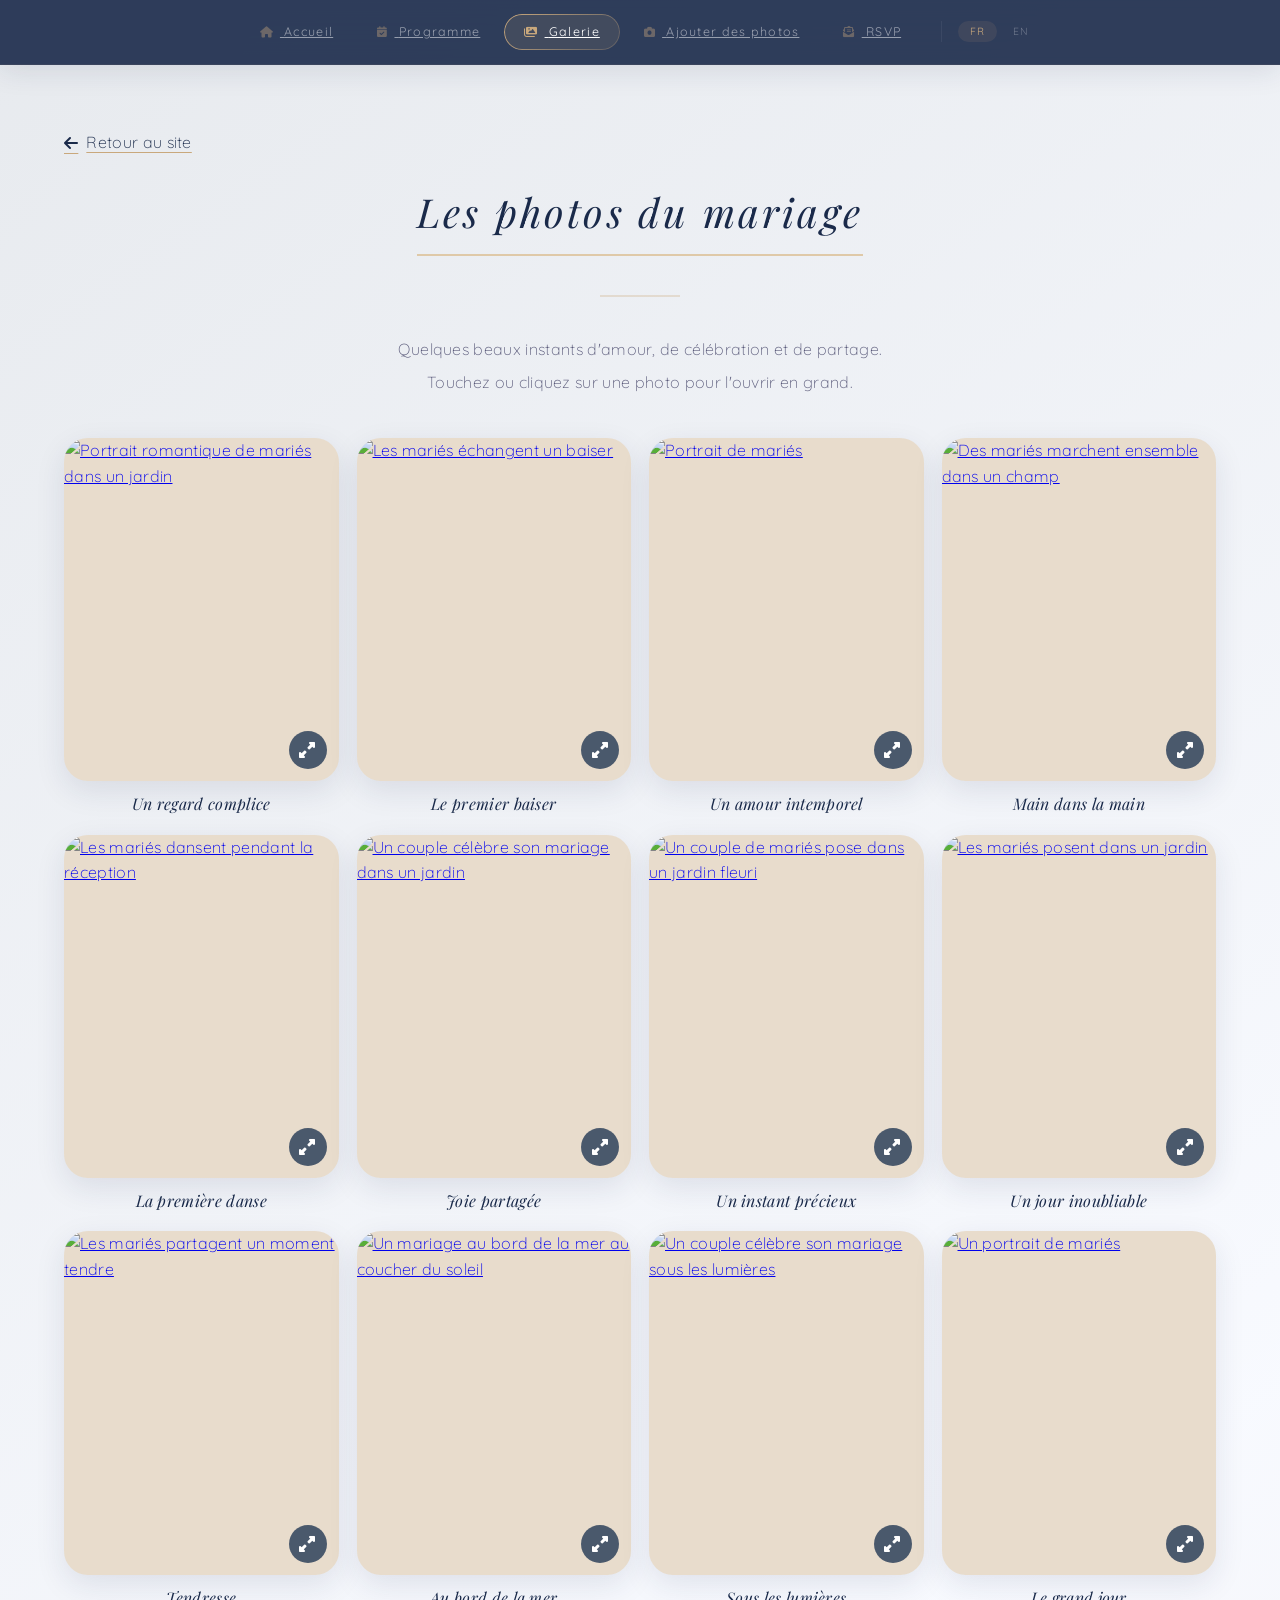
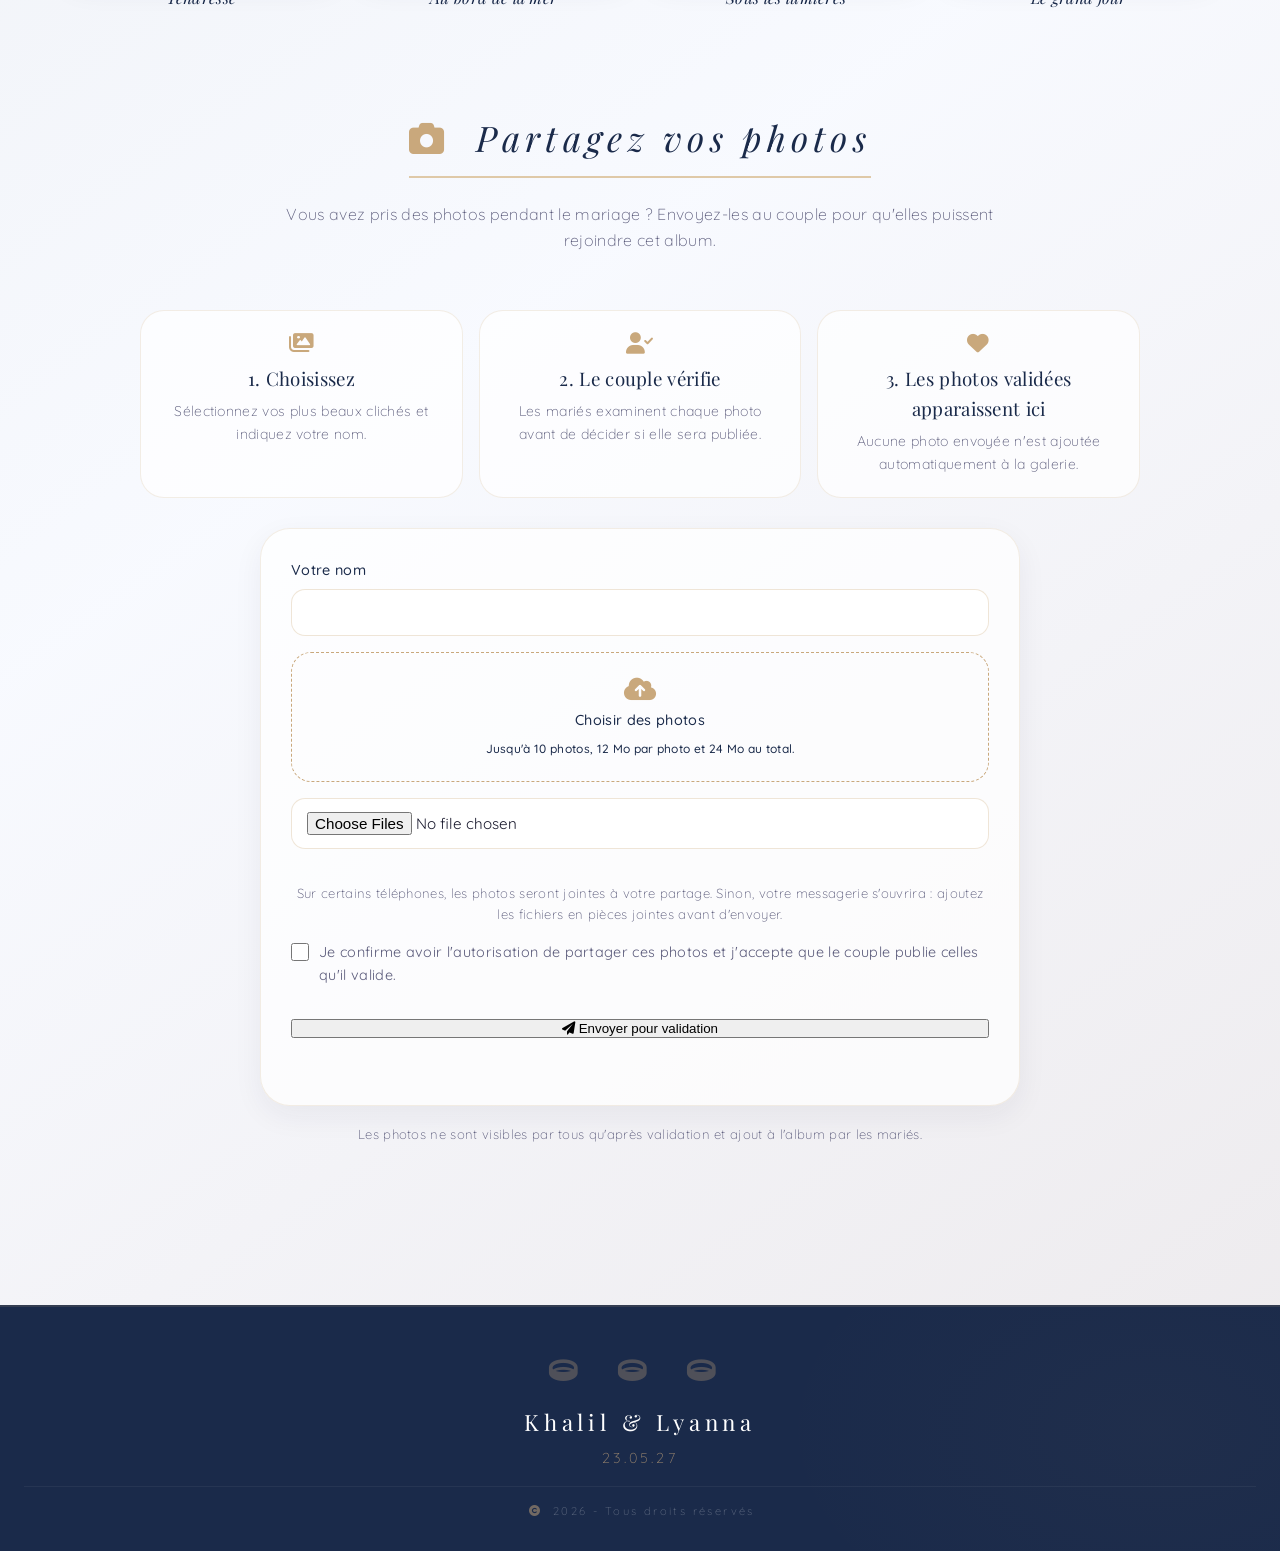
==== commit 81a4498a: "Animate gallery photos and replace emoji" ====
--- a/galerie.html
+++ b/galerie.html
@@ -105,6 +105,24 @@
             }
         });
 
+        if (!window.matchMedia('(prefers-reduced-motion: reduce)').matches && 'IntersectionObserver' in window) {
+            const photoCards = document.querySelectorAll('.all-photo-card');
+            const directions = ['from-left', 'from-top', 'from-right', 'from-bottom'];
+            photoCards.forEach((card, index) => {
+                card.classList.add('photo-reveal-ready', directions[index % directions.length]);
+                card.style.setProperty('--photo-reveal-delay', (index % 4) * 75 + 'ms');
+            });
+            const photoObserver = new IntersectionObserver((entries, observer) => {
+                entries.forEach(entry => {
+                    if (entry.isIntersecting) {
+                        entry.target.classList.add('is-visible');
+                        observer.unobserve(entry.target);
+                    }
+                });
+            }, { threshold: 0.12, rootMargin: '0px 0px -24px 0px' });
+            photoCards.forEach(card => photoObserver.observe(card));
+        }
+
         const photoDialog = document.getElementById('photoDialog');
         const dialogImage = document.getElementById('dialogImage');
         const dialogCaption = document.getElementById('dialogCaption');
--- a/wedding.css
+++ b/wedding.css
@@ -1104,3 +1104,58 @@
 .photo-upload-form label.photo-consent { display: flex; align-items: flex-start; gap: 10px; color: var(--light-text); font-weight: 400; }
 .photo-upload-form .photo-consent input { flex: 0 0 auto; width: 18px; height: 18px; margin-top: 2px; accent-color: var(--deep-gold); }
 .photo-upload-form input[type=file] { cursor: pointer; }
+
+
+/* Mobile: keep every section in the document flow so the scroll effect cannot cover content. */
+@media (max-width: 768px) {
+    .sticky-wrapper .hero-sticky { position: relative; top: auto; height: auto; min-height: 100svh; }
+    .sticky-wrapper section:not(.hero) { position: relative !important; top: auto !important; z-index: auto !important; min-height: 0 !important; margin-top: 0; padding: 62px 0 42px !important; transform: none !important; transition: none !important; opacity: 1 !important; overflow: visible; border-radius: 24px 24px 0 0; backdrop-filter: none; }
+    .sticky-wrapper section:not(.hero)::before { display: none; content: none; }
+    .story-section, .story-section .container { min-height: 0 !important; }
+    .story-section .container { padding: 44px 18px !important; }
+}
+
+@media (max-width: 768px) {
+    body.mobile-reveal-enabled .sticky-wrapper section.mobile-reveal {
+        opacity: 0 !important;
+        transform: translate3d(0, 28px, 0) scale(.985) !important;
+        filter: blur(5px);
+        transition: opacity .72s cubic-bezier(.22, 1, .36, 1), transform .72s cubic-bezier(.22, 1, .36, 1), filter .72s ease !important;
+    }
+    body.mobile-reveal-enabled .sticky-wrapper section.mobile-reveal.is-visible {
+        opacity: 1 !important;
+        transform: translate3d(0, 0, 0) scale(1) !important;
+        filter: blur(0);
+    }
+    body.mobile-reveal-enabled .sticky-wrapper section.mobile-reveal .section-title h2 { position: relative; }
+    body.mobile-reveal-enabled .sticky-wrapper section.mobile-reveal .section-title h2::after {
+        content: ''; position: absolute; left: 50%; bottom: -2px; width: 48%; height: 1px;
+        background: linear-gradient(90deg, transparent, rgba(201,168,124,.85), transparent);
+        opacity: 0; transform: translateX(-50%) scaleX(.35); transition: opacity .6s ease, transform .75s cubic-bezier(.22, 1, .36, 1);
+    }
+    body.mobile-reveal-enabled .sticky-wrapper section.mobile-reveal.is-visible .section-title h2::after {
+        opacity: .8; transform: translateX(-50%) scaleX(1); transition-delay: .16s;
+    }
+}
+@media (prefers-reduced-motion: reduce) {
+    body.mobile-reveal-enabled .sticky-wrapper section.mobile-reveal, body.mobile-reveal-enabled .sticky-wrapper section.mobile-reveal.is-visible { opacity: 1 !important; transform: none !important; filter: none !important; transition: none !important; }
+    body.mobile-reveal-enabled .sticky-wrapper section.mobile-reveal .section-title h2::after { transition: none !important; transform: translateX(-50%) !important; opacity: .5 !important; }
+}
+
+
+/* Gallery photos reveal from alternating directions while entering the viewport. */
+.photo-reveal-ready {
+    opacity: 0;
+    filter: blur(2px);
+    transition: opacity .8s cubic-bezier(.22, 1, .36, 1), transform .9s cubic-bezier(.22, 1, .36, 1), filter .8s ease;
+    transition-delay: var(--photo-reveal-delay, 0ms);
+    will-change: opacity, transform, filter;
+}
+.photo-reveal-ready.from-left { transform: translate3d(-44px, 0, 0) scale(.985); }
+.photo-reveal-ready.from-right { transform: translate3d(44px, 0, 0) scale(.985); }
+.photo-reveal-ready.from-top { transform: translate3d(0, -38px, 0) scale(.985); }
+.photo-reveal-ready.from-bottom { transform: translate3d(0, 38px, 0) scale(.985); }
+.photo-reveal-ready.is-visible { opacity: 1; transform: translate3d(0, 0, 0) scale(1); filter: blur(0); will-change: auto; }
+@media (prefers-reduced-motion: reduce) {
+    .photo-reveal-ready, .photo-reveal-ready.is-visible { opacity: 1; transform: none; filter: none; transition: none; will-change: auto; }
+}
